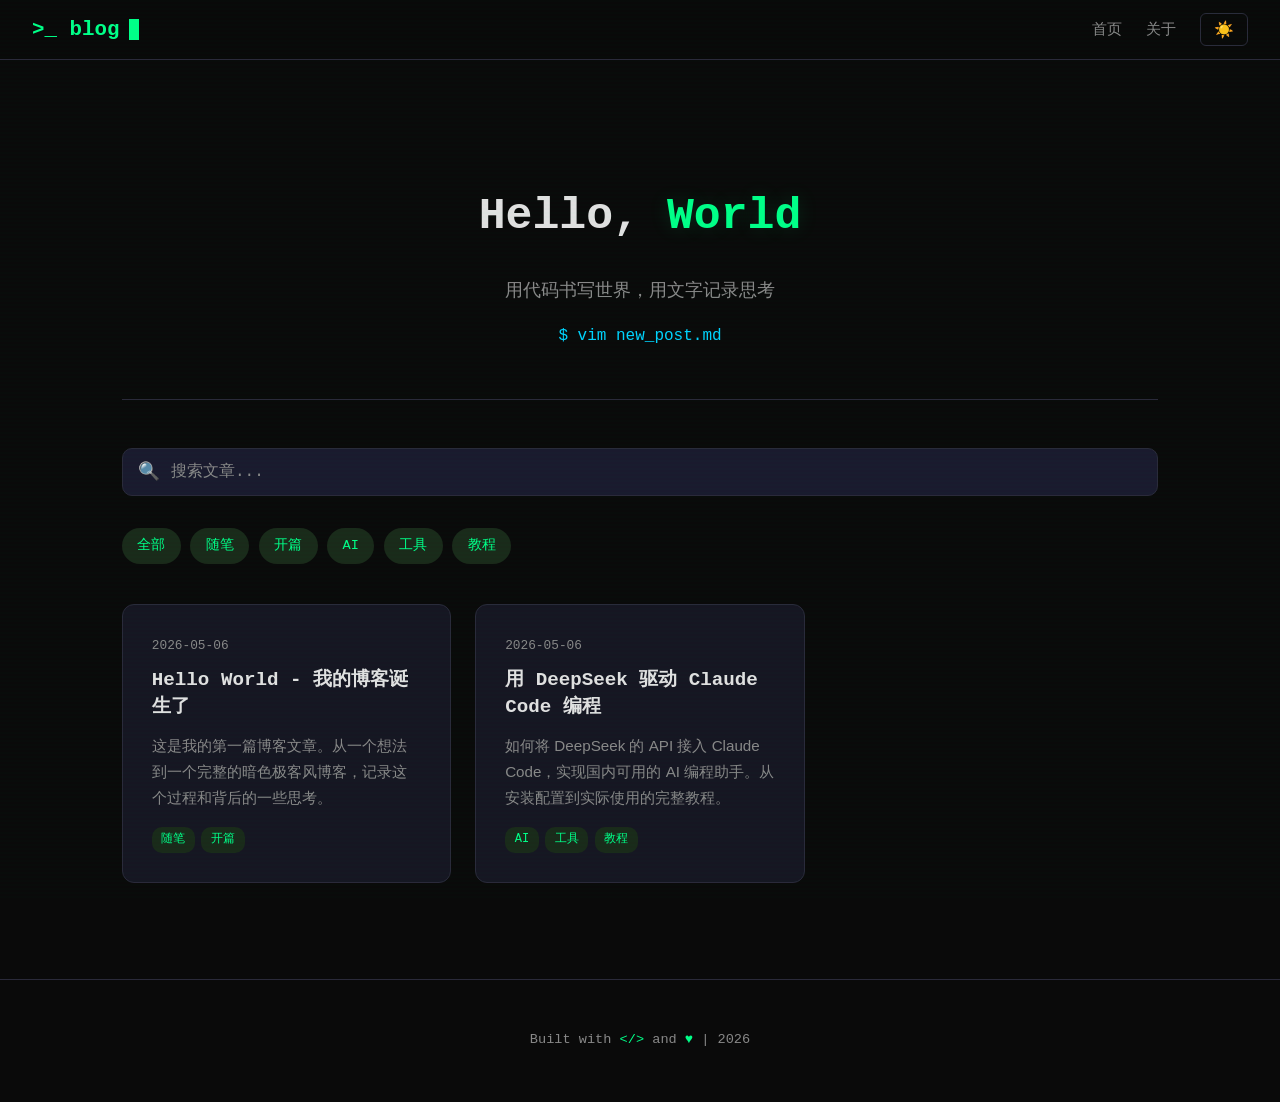
==== index.html @ 125c4e07 "初始化博客项目 - 终端极客风静态博客 纯 HTML/CSS/JS 构建，支持暗色/亮色主题切换、Markdown 渲染、标签过滤和前端搜索。  Co-Authored-By: Claude Opus" ====
<!DOCTYPE html>
<html lang="zh-CN" data-theme="dark">
<head>
  <meta charset="UTF-8">
  <meta name="viewport" content="width=device-width, initial-scale=1.0">
  <title>My Blog | 终端极客风博客</title>
  <link rel="icon" href="assets/favicon.svg" type="image/svg+xml">
  <link rel="stylesheet" href="css/style.css">
</head>
<body>

  <!-- 导航栏 -->
  <nav class="navbar">
    <a href="index.html" class="nav-logo">
      &gt;_ blog<span class="cursor"></span>
    </a>
    <button class="nav-hamburger" onclick="toggleNav()" aria-label="菜单">&#9776;</button>
    <ul class="nav-links" id="navLinks">
      <li><a href="index.html">首页</a></li>
      <li><a href="about.html">关于</a></li>
      <li>
        <button class="theme-toggle" onclick="toggleTheme()" id="themeBtn">☀️</button>
      </li>
    </ul>
  </nav>

  <!-- 主内容 -->
  <div class="main-content">
    <!-- Hero -->
    <div class="hero">
      <h1>Hello, <span class="accent">World</span></h1>
      <p>用代码书写世界，用文字记录思考</p>
      <span class="typing-text" id="typingText"></span>
    </div>

    <!-- 搜索 -->
    <div class="search-bar">
      <span class="search-icon">&#128269;</span>
      <input type="text" id="searchInput" placeholder="搜索文章...">
    </div>

    <!-- 标签云 -->
    <div class="tag-cloud" id="tagCloud"></div>

    <!-- 文章列表 -->
    <div class="posts-grid" id="postsGrid"></div>

    <!-- 空状态 -->
    <div class="empty-state" id="emptyState" style="display:none;">
      <div class="icon">&#128196;</div>
      <p>没有找到匹配的文章</p>
    </div>
  </div>

  <!-- 页脚 -->
  <footer class="footer">
    <p>Built with <span class="accent">&lt;/&gt;</span> and <span class="accent">♥</span> | 2026</p>
  </footer>

  <script src="js/main.js"></script>
  <script src="js/search.js"></script>
</body>
</html>
---- css/style.css ----
/* ============================================
   暗色极客风博客 - 主样式
   ============================================ */

/* --- CSS 变量 --- */
:root {
  /* 暗色主题（默认） */
  --bg-primary: #0a0a0a;
  --bg-secondary: #111111;
  --bg-card: #161622;
  --bg-code: #1a1a2e;
  --text-primary: #e0e0e0;
  --text-secondary: #888888;
  --accent: #00ff88;
  --accent-blue: #00d4ff;
  --border: #2a2a3a;
  --shadow: rgba(0, 255, 136, 0.05);
  --glow: rgba(0, 255, 136, 0.15);
  --tag-bg: #1a2a1a;
  --tag-text: #00ff88;
  --search-bg: #1a1a2e;
  --nav-bg: rgba(10, 10, 10, 0.95);
  --overlay: rgba(0, 0, 0, 0.7);
}

[data-theme="light"] {
  --bg-primary: #f5f5f5;
  --bg-secondary: #ffffff;
  --bg-card: #ffffff;
  --bg-code: #f0f0f0;
  --text-primary: #1a1a1a;
  --text-secondary: #666666;
  --accent: #00aa55;
  --accent-blue: #0088cc;
  --border: #e0e0e0;
  --shadow: rgba(0, 0, 0, 0.08);
  --glow: rgba(0, 170, 85, 0.1);
  --tag-bg: #e8f5e8;
  --tag-text: #00aa55;
  --search-bg: #f0f0f0;
  --nav-bg: rgba(255, 255, 255, 0.95);
  --overlay: rgba(255, 255, 255, 0.7);
}

/* --- Reset & 基础 --- */
*, *::before, *::after {
  margin: 0;
  padding: 0;
  box-sizing: border-box;
}

html {
  scroll-behavior: smooth;
}

body {
  font-family: -apple-system, BlinkMacSystemFont, 'Segoe UI', 'PingFang SC', 'Microsoft YaHei', sans-serif;
  background-color: var(--bg-primary);
  color: var(--text-primary);
  line-height: 1.8;
  min-height: 100vh;
  transition: background-color 0.3s ease, color 0.3s ease;
}

/* 扫描线效果 */
body::after {
  content: '';
  position: fixed;
  top: 0;
  left: 0;
  right: 0;
  bottom: 0;
  pointer-events: none;
  background: repeating-linear-gradient(
    0deg,
    transparent,
    transparent 2px,
    rgba(0, 255, 136, 0.01) 2px,
    rgba(0, 255, 136, 0.01) 4px
  );
  z-index: 9999;
}

[data-theme="light"] body::after {
  display: none;
}

a {
  color: var(--accent);
  text-decoration: none;
  transition: color 0.2s ease, text-shadow 0.2s ease;
}

a:hover {
  color: var(--accent-blue);
  text-shadow: 0 0 8px var(--glow);
}

/* --- 导航栏 --- */
.navbar {
  position: fixed;
  top: 0;
  left: 0;
  right: 0;
  z-index: 100;
  background: var(--nav-bg);
  backdrop-filter: blur(12px);
  border-bottom: 1px solid var(--border);
  padding: 0 2rem;
  height: 60px;
  display: flex;
  align-items: center;
  justify-content: space-between;
}

.nav-logo {
  font-family: 'JetBrains Mono', 'Fira Code', 'Cascadia Code', monospace;
  font-size: 1.3rem;
  font-weight: 700;
  color: var(--accent);
  display: flex;
  align-items: center;
  gap: 0.5rem;
}

.nav-logo .cursor {
  display: inline-block;
  width: 10px;
  height: 1.3rem;
  background: var(--accent);
  animation: blink 1s step-end infinite;
  margin-left: 2px;
}

@keyframes blink {
  0%, 100% { opacity: 1; }
  50% { opacity: 0; }
}

.nav-links {
  display: flex;
  align-items: center;
  gap: 1.5rem;
  list-style: none;
}

.nav-links a {
  color: var(--text-secondary);
  font-size: 0.95rem;
  transition: color 0.2s ease;
  font-family: 'JetBrains Mono', 'Fira Code', monospace;
}

.nav-links a:hover {
  color: var(--accent);
}

.theme-toggle {
  background: none;
  border: 1px solid var(--border);
  color: var(--text-secondary);
  padding: 0.4rem 0.8rem;
  border-radius: 6px;
  cursor: pointer;
  font-size: 1rem;
  transition: all 0.2s ease;
}

.theme-toggle:hover {
  border-color: var(--accent);
  color: var(--accent);
  box-shadow: 0 0 10px var(--glow);
}

/* 汉堡菜单（移动端） */
.nav-hamburger {
  display: none;
  background: none;
  border: none;
  color: var(--text-primary);
  font-size: 1.5rem;
  cursor: pointer;
  padding: 0.3rem;
}

/* --- 主内容区 --- */
.main-content {
  max-width: 1100px;
  margin: 80px auto 0;
  padding: 2rem;
}

/* --- Hero 区域 --- */
.hero {
  text-align: center;
  padding: 4rem 0 3rem;
  border-bottom: 1px solid var(--border);
  margin-bottom: 3rem;
}

.hero h1 {
  font-family: 'JetBrains Mono', 'Fira Code', monospace;
  font-size: 2.8rem;
  font-weight: 800;
  margin-bottom: 1rem;
  color: var(--text-primary);
}

.hero h1 .accent {
  color: var(--accent);
  text-shadow: 0 0 20px var(--glow);
}

.hero p {
  font-size: 1.15rem;
  color: var(--text-secondary);
  max-width: 600px;
  margin: 0 auto;
}

.hero .typing-text {
  font-family: 'JetBrains Mono', monospace;
  color: var(--accent-blue);
  font-size: 1rem;
  margin-top: 1rem;
  display: inline-block;
}

/* --- 搜索栏 --- */
.search-bar {
  margin-bottom: 2rem;
  position: relative;
}

.search-bar input {
  width: 100%;
  padding: 0.9rem 1.2rem 0.9rem 3rem;
  background: var(--search-bg);
  border: 1px solid var(--border);
  border-radius: 10px;
  color: var(--text-primary);
  font-size: 1rem;
  font-family: 'JetBrains Mono', monospace;
  outline: none;
  transition: border-color 0.2s ease, box-shadow 0.2s ease;
}

.search-bar input::placeholder {
  color: var(--text-secondary);
}

.search-bar input:focus {
  border-color: var(--accent);
  box-shadow: 0 0 12px var(--glow);
}

.search-bar .search-icon {
  position: absolute;
  left: 1rem;
  top: 50%;
  transform: translateY(-50%);
  color: var(--text-secondary);
  font-size: 1.1rem;
}

/* --- 标签云 --- */
.tag-cloud {
  display: flex;
  flex-wrap: wrap;
  gap: 0.6rem;
  margin-bottom: 2.5rem;
}

.tag-item {
  background: var(--tag-bg);
  color: var(--tag-text);
  padding: 0.3rem 0.9rem;
  border-radius: 20px;
  font-size: 0.85rem;
  font-family: 'JetBrains Mono', monospace;
  cursor: pointer;
  transition: all 0.2s ease;
  border: 1px solid transparent;
}

.tag-item:hover,
.tag-item.active {
  border-color: var(--accent);
  box-shadow: 0 0 8px var(--glow);
  background: var(--tag-bg);
}

.tag-item.active {
  background: var(--accent);
  color: #0a0a0a;
  font-weight: 600;
}

/* --- 文章卡片 --- */
.posts-grid {
  display: grid;
  grid-template-columns: repeat(auto-fill, minmax(320px, 1fr));
  gap: 1.5rem;
}

.post-card {
  background: var(--bg-card);
  border: 1px solid var(--border);
  border-radius: 12px;
  padding: 1.8rem;
  transition: all 0.3s ease;
  cursor: pointer;
  position: relative;
  overflow: hidden;
}

.post-card::before {
  content: '';
  position: absolute;
  top: 0;
  left: 0;
  right: 0;
  height: 3px;
  background: linear-gradient(90deg, var(--accent), var(--accent-blue));
  opacity: 0;
  transition: opacity 0.3s ease;
}

.post-card:hover {
  border-color: var(--accent);
  box-shadow: 0 4px 20px var(--shadow), 0 0 15px var(--glow);
  transform: translateY(-3px);
}

.post-card:hover::before {
  opacity: 1;
}

.post-card .post-date {
  font-family: 'JetBrains Mono', monospace;
  font-size: 0.8rem;
  color: var(--text-secondary);
  margin-bottom: 0.6rem;
}

.post-card .post-title {
  font-family: 'JetBrains Mono', 'Fira Code', monospace;
  font-size: 1.2rem;
  font-weight: 700;
  margin-bottom: 0.8rem;
  color: var(--text-primary);
  line-height: 1.4;
}

.post-card .post-excerpt {
  font-size: 0.95rem;
  color: var(--text-secondary);
  line-height: 1.7;
  margin-bottom: 1rem;
  display: -webkit-box;
  -webkit-line-clamp: 3;
  -webkit-box-orient: vertical;
  overflow: hidden;
}

.post-card .post-tags {
  display: flex;
  flex-wrap: wrap;
  gap: 0.4rem;
}

.post-card .post-tags .tag {
  font-size: 0.75rem;
  background: var(--tag-bg);
  color: var(--tag-text);
  padding: 0.15rem 0.6rem;
  border-radius: 10px;
  font-family: 'JetBrains Mono', monospace;
}

/* --- 文章详情页 --- */
.post-container {
  max-width: 780px;
  margin: 0 auto;
}

.post-header {
  margin-bottom: 2.5rem;
  padding-bottom: 1.5rem;
  border-bottom: 1px solid var(--border);
}

.post-header .post-meta {
  font-family: 'JetBrains Mono', monospace;
  font-size: 0.85rem;
  color: var(--text-secondary);
  margin-bottom: 1rem;
}

.post-header h1 {
  font-family: 'JetBrains Mono', 'Fira Code', monospace;
  font-size: 2.2rem;
  font-weight: 800;
  line-height: 1.3;
  margin-bottom: 1rem;
}

.post-header .post-tags {
  display: flex;
  flex-wrap: wrap;
  gap: 0.5rem;
}

/* Markdown 渲染样式 */
.markdown-body {
  font-size: 1.05rem;
  line-height: 1.9;
}

.markdown-body h1,
.markdown-body h2,
.markdown-body h3 {
  font-family: 'JetBrains Mono', 'Fira Code', monospace;
  margin-top: 2rem;
  margin-bottom: 1rem;
  color: var(--text-primary);
}

.markdown-body h2 {
  font-size: 1.5rem;
  padding-bottom: 0.3rem;
  border-bottom: 1px solid var(--border);
}

.markdown-body h3 {
  font-size: 1.25rem;
  color: var(--accent);
}

.markdown-body p {
  margin-bottom: 1.2rem;
}

.markdown-body code {
  font-family: 'JetBrains Mono', 'Fira Code', monospace;
  background: var(--bg-code);
  color: var(--accent);
  padding: 0.15rem 0.4rem;
  border-radius: 4px;
  font-size: 0.9em;
}

.markdown-body pre {
  background: var(--bg-code);
  border: 1px solid var(--border);
  border-radius: 10px;
  padding: 1.2rem 1.5rem;
  overflow-x: auto;
  margin-bottom: 1.5rem;
  position: relative;
}

.markdown-body pre code {
  background: none;
  padding: 0;
  color: var(--text-primary);
  font-size: 0.9rem;
  line-height: 1.6;
}

.markdown-body pre::before {
  content: '>';
  position: absolute;
  top: 0.8rem;
  right: 1rem;
  color: var(--accent);
  font-family: 'JetBrains Mono', monospace;
  opacity: 0.3;
  font-size: 0.85rem;
}

.markdown-body blockquote {
  border-left: 3px solid var(--accent);
  padding-left: 1.2rem;
  margin: 1.5rem 0;
  color: var(--text-secondary);
  font-style: italic;
}

.markdown-body ul, .markdown-body ol {
  margin-bottom: 1.2rem;
  padding-left: 2rem;
}

.markdown-body li {
  margin-bottom: 0.3rem;
}

.markdown-body img {
  max-width: 100%;
  border-radius: 10px;
  border: 1px solid var(--border);
  margin: 1rem 0;
}

.markdown-body a {
  color: var(--accent);
  text-decoration: underline;
  text-decoration-color: rgba(0, 255, 136, 0.3);
}

.markdown-body a:hover {
  text-decoration-color: var(--accent);
}

.markdown-body hr {
  border: none;
  border-top: 1px solid var(--border);
  margin: 2rem 0;
}

.markdown-body table {
  width: 100%;
  border-collapse: collapse;
  margin: 1.5rem 0;
}

.markdown-body th, .markdown-body td {
  padding: 0.7rem 1rem;
  border: 1px solid var(--border);
  text-align: left;
}

.markdown-body th {
  background: var(--bg-code);
  font-family: 'JetBrains Mono', monospace;
  color: var(--accent);
}

/* --- 关于页 --- */
.about-content {
  max-width: 700px;
  margin: 0 auto;
}

.about-content .terminal-box {
  background: var(--bg-code);
  border: 1px solid var(--border);
  border-radius: 12px;
  padding: 2rem;
  margin: 2rem 0;
  font-family: 'JetBrains Mono', monospace;
}

.terminal-box .terminal-header {
  display: flex;
  gap: 0.5rem;
  margin-bottom: 1.2rem;
}

.terminal-box .terminal-dot {
  width: 12px;
  height: 12px;
  border-radius: 50%;
}

.terminal-box .terminal-dot.red { background: #ff5f57; }
.terminal-box .terminal-dot.yellow { background: #ffbd2e; }
.terminal-box .terminal-dot.green { background: #28c840; }

.terminal-box .terminal-line {
  color: var(--text-secondary);
  margin-bottom: 0.4rem;
}

.terminal-box .terminal-line .prompt {
  color: var(--accent);
}

.terminal-box .terminal-line .value {
  color: var(--accent-blue);
}

/* --- 返回按钮 --- */
.back-link {
  display: inline-flex;
  align-items: center;
  gap: 0.5rem;
  color: var(--text-secondary);
  font-family: 'JetBrains Mono', monospace;
  font-size: 0.9rem;
  margin-bottom: 2rem;
  transition: color 0.2s ease;
}

.back-link:hover {
  color: var(--accent);
}

/* --- 页脚 --- */
.footer {
  text-align: center;
  padding: 3rem 0;
  margin-top: 4rem;
  border-top: 1px solid var(--border);
  color: var(--text-secondary);
  font-size: 0.85rem;
  font-family: 'JetBrains Mono', monospace;
}

.footer .accent {
  color: var(--accent);
}

/* --- 空状态 --- */
.empty-state {
  text-align: center;
  padding: 4rem 0;
  color: var(--text-secondary);
}

.empty-state .icon {
  font-size: 3rem;
  margin-bottom: 1rem;
  opacity: 0.5;
}

/* --- 加载动画 --- */
.loading {
  text-align: center;
  padding: 3rem 0;
  color: var(--accent);
  font-family: 'JetBrains Mono', monospace;
}

.loading::after {
  content: '...';
  animation: dots 1.5s steps(3, end) infinite;
}

@keyframes dots {
  0% { content: '.'; }
  33% { content: '..'; }
  66% { content: '...'; }
}

/* --- 响应式 --- */
@media (max-width: 768px) {
  .navbar {
    padding: 0 1rem;
  }

  .nav-links {
    display: none;
    position: absolute;
    top: 60px;
    left: 0;
    right: 0;
    background: var(--nav-bg);
    backdrop-filter: blur(12px);
    flex-direction: column;
    padding: 1.5rem;
    gap: 1rem;
    border-bottom: 1px solid var(--border);
  }

  .nav-links.open {
    display: flex;
  }

  .nav-hamburger {
    display: block;
  }

  .main-content {
    padding: 1.2rem;
  }

  .hero h1 {
    font-size: 2rem;
  }

  .posts-grid {
    grid-template-columns: 1fr;
  }

  .post-header h1 {
    font-size: 1.6rem;
  }
}

@media (min-width: 769px) and (max-width: 1024px) {
  .posts-grid {
    grid-template-columns: repeat(2, 1fr);
  }
}

/* --- 滚动条美化 --- */
::-webkit-scrollbar {
  width: 8px;
}

::-webkit-scrollbar-track {
  background: var(--bg-primary);
}

::-webkit-scrollbar-thumb {
  background: var(--border);
  border-radius: 4px;
}

::-webkit-scrollbar-thumb:hover {
  background: var(--accent);
}

/* --- 选中文本 --- */
::selection {
  background: var(--accent);
  color: #0a0a0a;
}
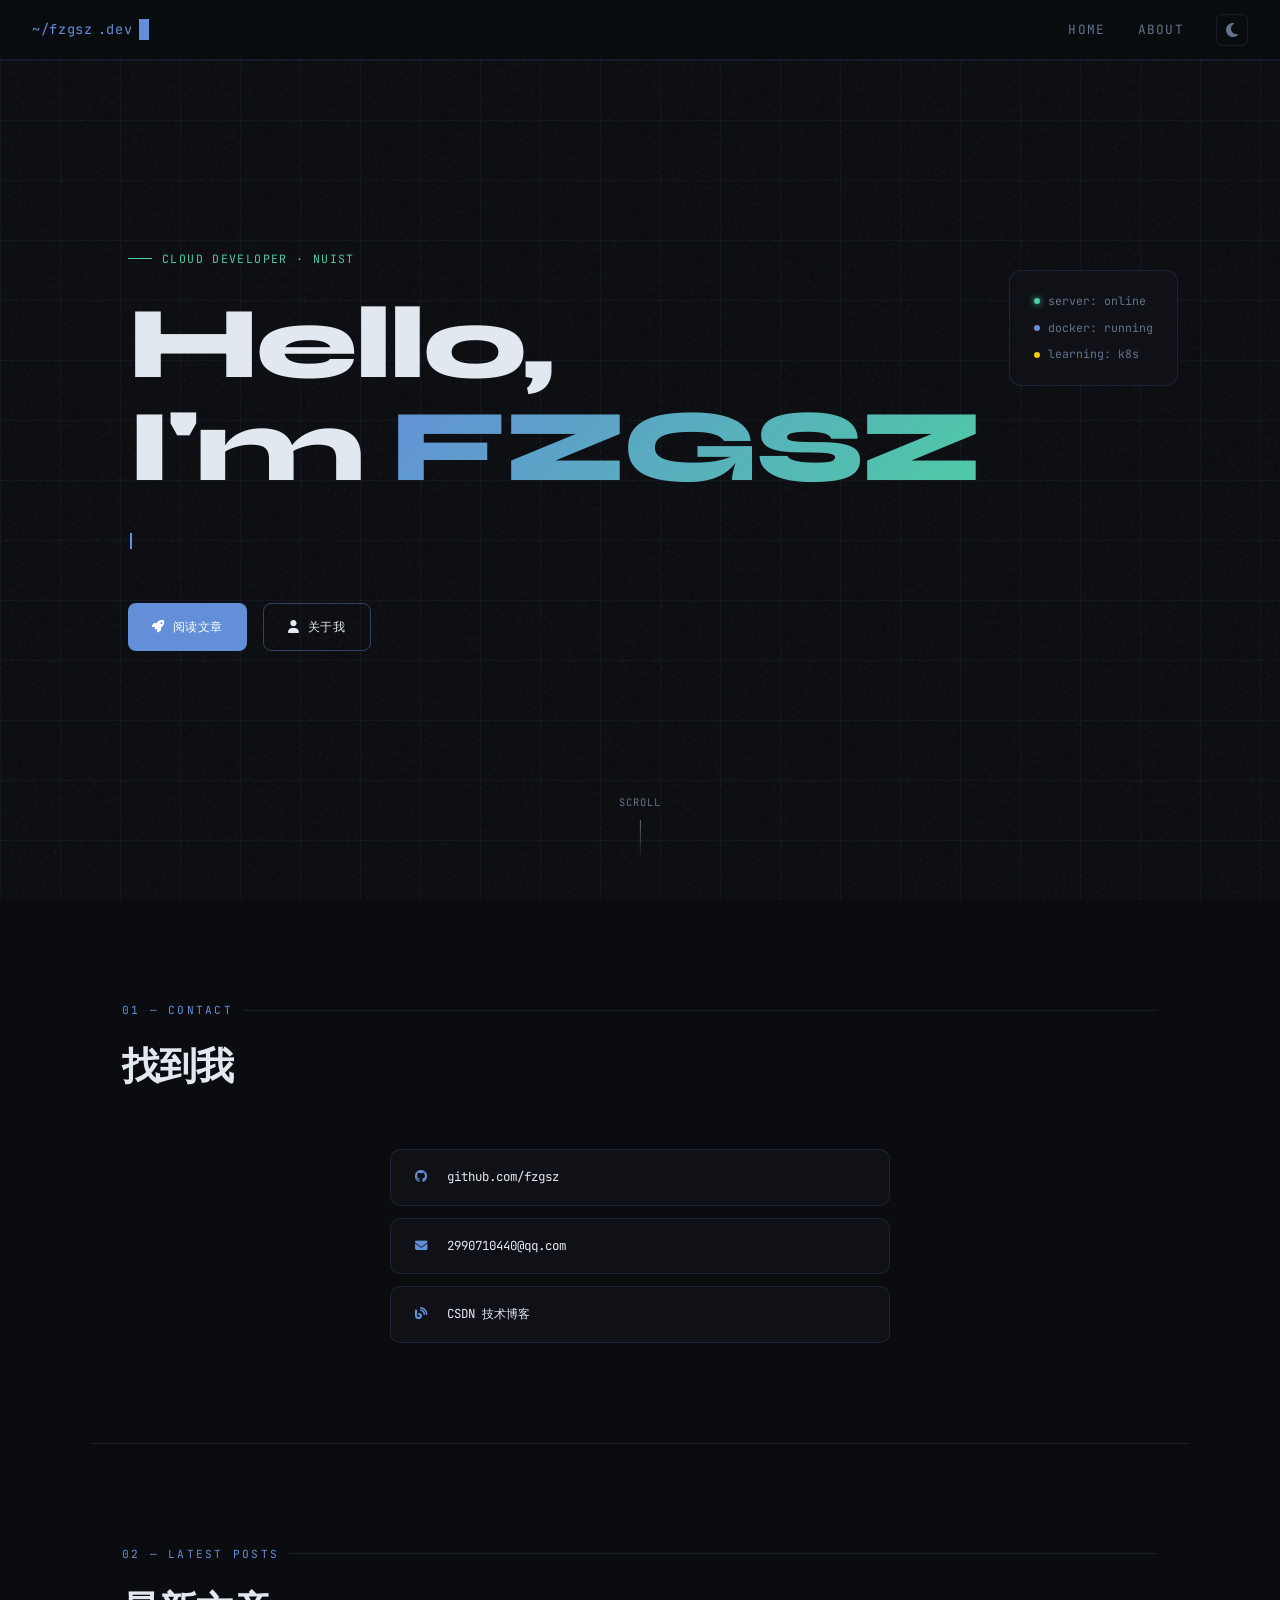
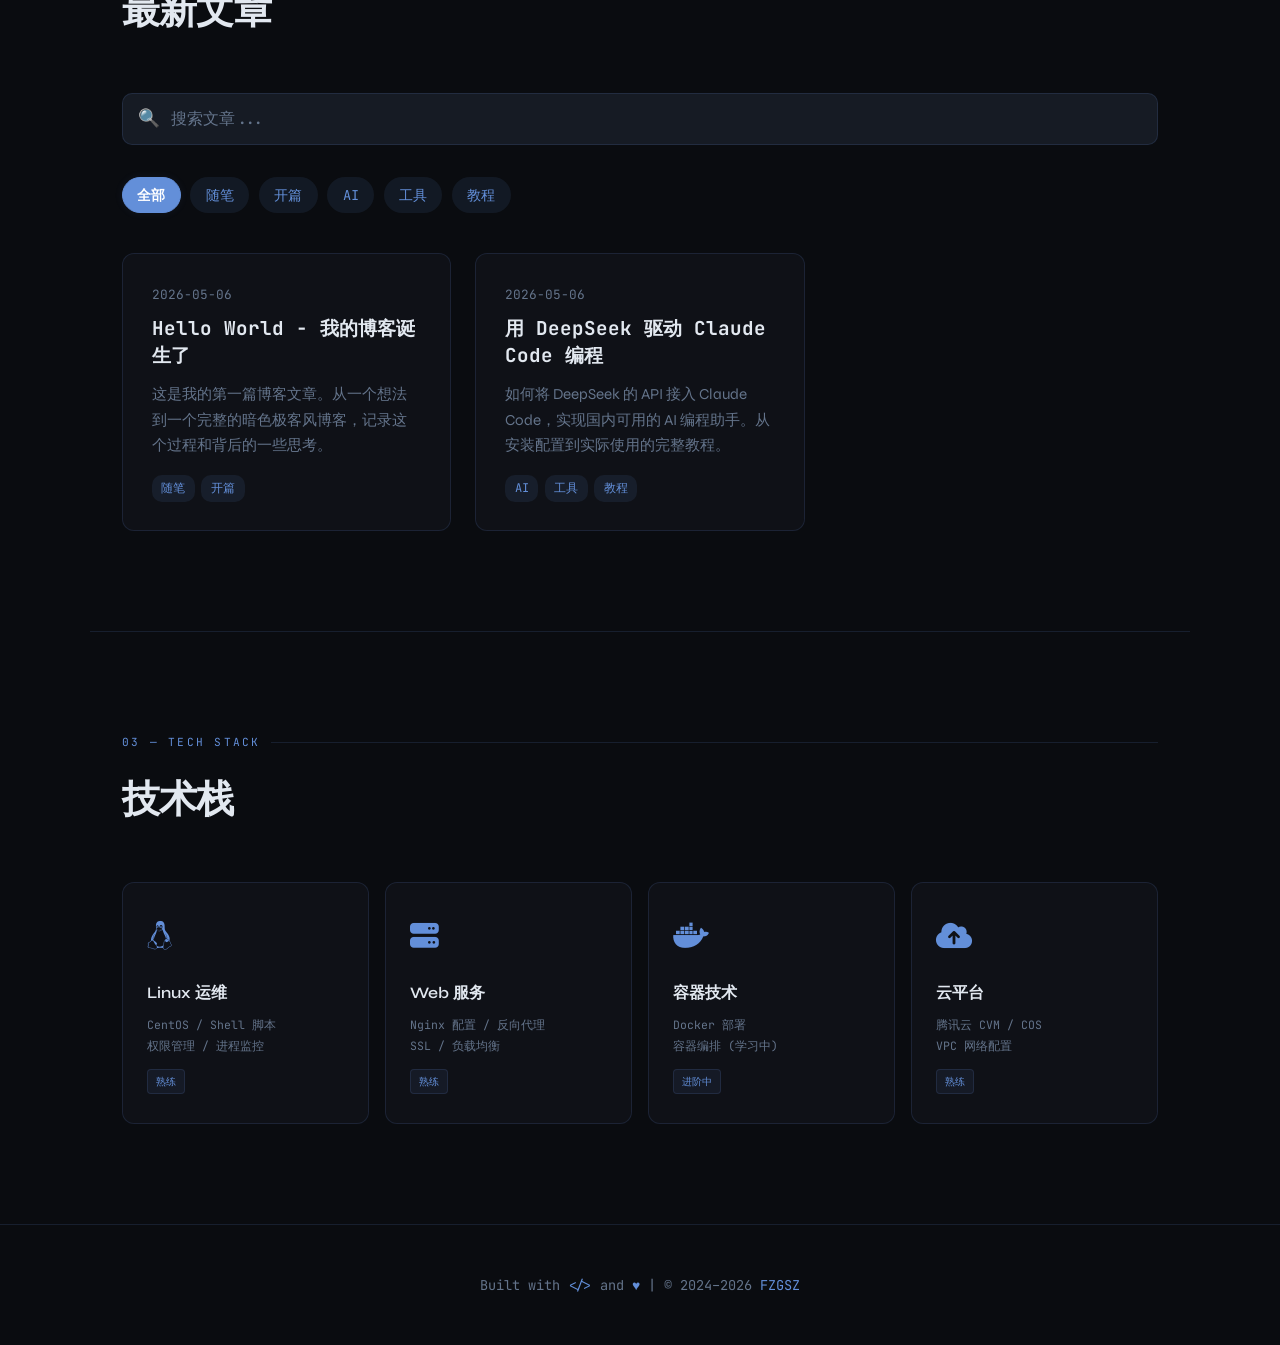
==== commit fd520456: "合并个人主页到博客：蓝紫配色、Hero区域、技能卡片、社交链接 - 配色从绿色 #00ff88 统一为蓝紫 #638fd9 - 背景从扫描线改为网格线 + 噪点纹理 - 首页新增 Hero 区域（渐变" ====
--- a/index.html
+++ b/index.html
@@ -3,8 +3,11 @@
 <head>
   <meta charset="UTF-8">
   <meta name="viewport" content="width=device-width, initial-scale=1.0">
-  <title>My Blog | 终端极客风博客</title>
+  <title>FZGSZ · Cloud Dev</title>
   <link rel="icon" href="assets/favicon.svg" type="image/svg+xml">
+  <link rel="preconnect" href="https://fonts.googleapis.com">
+  <link href="https://fonts.googleapis.com/css2?family=JetBrains+Mono:wght@300;400;500;700&family=Syne:wght@400;600;800&display=swap" rel="stylesheet">
+  <link rel="stylesheet" href="https://cdnjs.cloudflare.com/ajax/libs/font-awesome/6.4.0/css/all.min.css">
   <link rel="stylesheet" href="css/style.css">
 </head>
 <body>
@@ -12,50 +15,126 @@
   <!-- 导航栏 -->
   <nav class="navbar">
     <a href="index.html" class="nav-logo">
-      &gt;_ blog<span class="cursor"></span>
+      ~/fzgsz<span>.dev</span><span class="cursor"></span>
     </a>
     <button class="nav-hamburger" onclick="toggleNav()" aria-label="菜单">&#9776;</button>
     <ul class="nav-links" id="navLinks">
-      <li><a href="index.html">首页</a></li>
-      <li><a href="about.html">关于</a></li>
+      <li><a href="index.html">home</a></li>
+      <li><a href="about.html">about</a></li>
       <li>
-        <button class="theme-toggle" onclick="toggleTheme()" id="themeBtn">☀️</button>
+        <button class="theme-toggle" onclick="toggleTheme()" id="themeBtn" title="切换主题">
+          <i class="fa-solid fa-moon" id="themeIcon"></i>
+        </button>
       </li>
     </ul>
   </nav>
 
-  <!-- 主内容 -->
-  <div class="main-content">
-    <!-- Hero -->
-    <div class="hero">
-      <h1>Hello, <span class="accent">World</span></h1>
-      <p>用代码书写世界，用文字记录思考</p>
-      <span class="typing-text" id="typingText"></span>
+  <!-- Hero 区域 -->
+  <section class="hero">
+    <div class="hero-badge">Cloud Developer · NUIST</div>
+    <h1>Hello,<br>I'm <span class="name-accent">FZGSZ</span></h1>
+    <p class="hero-subtitle" id="typewriter"><span class="cursor"></span></p>
+    <div class="hero-cta">
+      <a href="#posts" class="btn btn-primary"><i class="fa-solid fa-rocket"></i> 阅读文章</a>
+      <a href="about.html" class="btn btn-outline"><i class="fa-solid fa-user"></i> 关于我</a>
+    </div>
+    <div class="status-pill">
+      <div class="status-line"><div class="dot green"></div> server: online</div>
+      <div class="status-line"><div class="dot blue"></div> docker: running</div>
+      <div class="status-line"><div class="dot yellow"></div> learning: k8s</div>
+    </div>
+    <div class="scroll-hint">scroll</div>
+  </section>
+
+  <div class="page">
+    <!-- 社交链接 -->
+    <div class="section fade-in" id="social">
+      <div class="section-label">01 &mdash; contact</div>
+      <h2 class="section-title">找到我</h2>
+      <div class="social-links">
+        <a href="https://github.com/fzgsz" target="_blank" class="social-link">
+          <i class="fa-brands fa-github"></i>
+          <span>github.com/fzgsz</span>
+          <i class="fa-solid fa-arrow-right link-arrow"></i>
+        </a>
+        <a href="mailto:2990710440@qq.com" class="social-link">
+          <i class="fa-solid fa-envelope"></i>
+          <span>2990710440@qq.com</span>
+          <i class="fa-solid fa-arrow-right link-arrow"></i>
+        </a>
+        <a href="https://blog.csdn.net/zhdnj" target="_blank" class="social-link">
+          <i class="fa-solid fa-blog"></i>
+          <span>CSDN 技术博客</span>
+          <i class="fa-solid fa-arrow-right link-arrow"></i>
+        </a>
+      </div>
     </div>
 
-    <!-- 搜索 -->
-    <div class="search-bar">
-      <span class="search-icon">&#128269;</span>
-      <input type="text" id="searchInput" placeholder="搜索文章...">
+    <hr class="divider">
+
+    <!-- 最新文章 -->
+    <div class="section fade-in" id="posts">
+      <div class="section-label">02 &mdash; latest posts</div>
+      <h2 class="section-title">最新文章</h2>
+
+      <!-- 搜索 -->
+      <div class="search-bar">
+        <span class="search-icon">&#128269;</span>
+        <input type="text" id="searchInput" placeholder="搜索文章...">
+      </div>
+
+      <!-- 标签云 -->
+      <div class="tag-cloud" id="tagCloud"></div>
+
+      <!-- 文章列表 -->
+      <div class="posts-grid" id="postsGrid"></div>
+
+      <!-- 空状态 -->
+      <div class="empty-state" id="emptyState" style="display:none;">
+        <div class="icon">&#128196;</div>
+        <p>没有找到匹配的文章</p>
+      </div>
     </div>
 
-    <!-- 标签云 -->
-    <div class="tag-cloud" id="tagCloud"></div>
+    <hr class="divider">
 
-    <!-- 文章列表 -->
-    <div class="posts-grid" id="postsGrid"></div>
+    <!-- 技能展示 -->
+    <div class="section fade-in" id="skills">
+      <div class="section-label">03 &mdash; tech stack</div>
+      <h2 class="section-title">技术栈</h2>
+      <div class="skills-grid">
+        <div class="skill-card">
+          <div class="skill-icon"><i class="fa-brands fa-linux"></i></div>
+          <h3>Linux 运维</h3>
+          <p>CentOS / Shell 脚本<br>权限管理 / 进程监控</p>
+          <span class="skill-tag">熟练</span>
+        </div>
+        <div class="skill-card">
+          <div class="skill-icon"><i class="fa-solid fa-server"></i></div>
+          <h3>Web 服务</h3>
+          <p>Nginx 配置 / 反向代理<br>SSL / 负载均衡</p>
+          <span class="skill-tag">熟练</span>
+        </div>
+        <div class="skill-card">
+          <div class="skill-icon"><i class="fa-brands fa-docker"></i></div>
+          <h3>容器技术</h3>
+          <p>Docker 部署<br>容器编排 (学习中)</p>
+          <span class="skill-tag">进阶中</span>
+        </div>
+        <div class="skill-card">
+          <div class="skill-icon"><i class="fa-solid fa-cloud-arrow-up"></i></div>
+          <h3>云平台</h3>
+          <p>腾讯云 CVM / COS<br>VPC 网络配置</p>
+          <span class="skill-tag">熟练</span>
+        </div>
+      </div>
+    </div>
 
-    <!-- 空状态 -->
-    <div class="empty-state" id="emptyState" style="display:none;">
-      <div class="icon">&#128196;</div>
-      <p>没有找到匹配的文章</p>
-    </div>
+    <!-- 页脚 -->
+    <footer class="footer">
+      <p>Built with <span class="accent">&lt;/&gt;</span> and <span class="accent">&#9829;</span> | &copy; 2024–2026 <a href="#">FZGSZ</a></p>
+    </footer>
   </div>
-
-  <!-- 页脚 -->
-  <footer class="footer">
-    <p>Built with <span class="accent">&lt;/&gt;</span> and <span class="accent">♥</span> | 2026</p>
-  </footer>
 
   <script src="js/main.js"></script>
   <script src="js/search.js"></script>
--- a/css/style.css
+++ b/css/style.css
@@ -1,44 +1,61 @@
 /* ============================================
-   暗色极客风博客 - 主样式
+   极客风博客 - 统一样式（蓝紫配色）
    ============================================ */
 
 /* --- CSS 变量 --- */
 :root {
   /* 暗色主题（默认） */
-  --bg-primary: #0a0a0a;
-  --bg-secondary: #111111;
-  --bg-card: #161622;
-  --bg-code: #1a1a2e;
-  --text-primary: #e0e0e0;
-  --text-secondary: #888888;
-  --accent: #00ff88;
-  --accent-blue: #00d4ff;
-  --border: #2a2a3a;
-  --shadow: rgba(0, 255, 136, 0.05);
-  --glow: rgba(0, 255, 136, 0.15);
-  --tag-bg: #1a2a1a;
-  --tag-text: #00ff88;
-  --search-bg: #1a1a2e;
-  --nav-bg: rgba(10, 10, 10, 0.95);
+  --bg: #0a0c10;
+  --surface: #0f1117;
+  --surface2: #161b24;
+  --border: rgba(99, 143, 217, 0.15);
+  --border-hover: rgba(99, 143, 217, 0.4);
+  --accent: #638fd9;
+  --accent2: #4ecca3;
+  --text: #e2e8f0;
+  --muted: #64748b;
+  --dim: #1a2233;
+  --glow: rgba(99, 143, 217, 0.08);
+
+  /* 博客兼容变量 */
+  --bg-primary: var(--bg);
+  --bg-secondary: var(--surface);
+  --bg-card: var(--surface);
+  --bg-code: #1a2233;
+  --text-primary: var(--text);
+  --text-secondary: var(--muted);
+  --accent-blue: var(--accent2);
+  --tag-bg: rgba(99, 143, 217, 0.1);
+  --tag-text: var(--accent);
+  --search-bg: var(--surface2);
+  --nav-bg: rgba(10, 12, 16, 0.85);
   --overlay: rgba(0, 0, 0, 0.7);
 }
 
 [data-theme="light"] {
-  --bg-primary: #f5f5f5;
-  --bg-secondary: #ffffff;
-  --bg-card: #ffffff;
-  --bg-code: #f0f0f0;
-  --text-primary: #1a1a1a;
-  --text-secondary: #666666;
-  --accent: #00aa55;
-  --accent-blue: #0088cc;
-  --border: #e0e0e0;
-  --shadow: rgba(0, 0, 0, 0.08);
-  --glow: rgba(0, 170, 85, 0.1);
-  --tag-bg: #e8f5e8;
-  --tag-text: #00aa55;
-  --search-bg: #f0f0f0;
-  --nav-bg: rgba(255, 255, 255, 0.95);
+  --bg: #f4f6fb;
+  --surface: #ffffff;
+  --surface2: #eef1f8;
+  --border: rgba(60, 100, 180, 0.12);
+  --border-hover: rgba(60, 100, 180, 0.35);
+  --accent: #3a6fd8;
+  --accent2: #0ea57e;
+  --text: #1a2233;
+  --muted: #7a8ba3;
+  --dim: #e4e9f4;
+  --glow: rgba(60, 100, 180, 0.05);
+
+  --bg-primary: var(--bg);
+  --bg-secondary: var(--surface);
+  --bg-card: var(--surface);
+  --bg-code: #eef1f8;
+  --text-primary: var(--text);
+  --text-secondary: var(--muted);
+  --accent-blue: var(--accent2);
+  --tag-bg: rgba(58, 111, 216, 0.08);
+  --tag-text: var(--accent);
+  --search-bg: #eef1f8;
+  --nav-bg: rgba(244, 246, 251, 0.85);
   --overlay: rgba(255, 255, 255, 0.7);
 }
 
@@ -54,46 +71,47 @@
 }
 
 body {
-  font-family: -apple-system, BlinkMacSystemFont, 'Segoe UI', 'PingFang SC', 'Microsoft YaHei', sans-serif;
-  background-color: var(--bg-primary);
-  color: var(--text-primary);
+  font-family: 'Syne', -apple-system, BlinkMacSystemFont, 'Segoe UI', 'PingFang SC', 'Microsoft YaHei', sans-serif;
+  background: var(--bg);
+  color: var(--text);
   line-height: 1.8;
   min-height: 100vh;
+  overflow-x: hidden;
   transition: background-color 0.3s ease, color 0.3s ease;
 }
 
-/* 扫描线效果 */
+/* 噪点纹理 */
+body::before {
+  content: '';
+  position: fixed;
+  inset: 0;
+  background-image: url("data:image/svg+xml,%3Csvg viewBox='0 0 256 256' xmlns='http://www.w3.org/2000/svg'%3E%3Cfilter id='n'%3E%3CfeTurbulence type='fractalNoise' baseFrequency='0.9' numOctaves='4' stitchTiles='stitch'/%3E%3C/filter%3E%3Crect width='100%25' height='100%25' filter='url(%23n)' opacity='0.04'/%3E%3C/svg%3E");
+  pointer-events: none;
+  z-index: 0;
+}
+
+/* 网格线背景 */
 body::after {
   content: '';
   position: fixed;
-  top: 0;
-  left: 0;
-  right: 0;
-  bottom: 0;
+  inset: 0;
+  background-image:
+    linear-gradient(var(--border) 1px, transparent 1px),
+    linear-gradient(90deg, var(--border) 1px, transparent 1px);
+  background-size: 60px 60px;
   pointer-events: none;
-  background: repeating-linear-gradient(
-    0deg,
-    transparent,
-    transparent 2px,
-    rgba(0, 255, 136, 0.01) 2px,
-    rgba(0, 255, 136, 0.01) 4px
-  );
-  z-index: 9999;
-}
-
-[data-theme="light"] body::after {
-  display: none;
+  z-index: 0;
+  opacity: 0.5;
 }
 
 a {
   color: var(--accent);
   text-decoration: none;
-  transition: color 0.2s ease, text-shadow 0.2s ease;
+  transition: color 0.2s ease;
 }
 
 a:hover {
-  color: var(--accent-blue);
-  text-shadow: 0 0 8px var(--glow);
+  color: var(--accent2);
 }
 
 /* --- 导航栏 --- */
@@ -104,7 +122,7 @@
   right: 0;
   z-index: 100;
   background: var(--nav-bg);
-  backdrop-filter: blur(12px);
+  backdrop-filter: blur(16px);
   border-bottom: 1px solid var(--border);
   padding: 0 2rem;
   height: 60px;
@@ -114,13 +132,13 @@
 }
 
 .nav-logo {
-  font-family: 'JetBrains Mono', 'Fira Code', 'Cascadia Code', monospace;
-  font-size: 1.3rem;
-  font-weight: 700;
-  color: var(--accent);
+  font-family: 'JetBrains Mono', 'Fira Code', monospace;
+  font-size: 0.85rem;
+  color: var(--accent);
+  letter-spacing: 0.05em;
   display: flex;
   align-items: center;
-  gap: 0.5rem;
+  gap: 0.3rem;
 }
 
 .nav-logo .cursor {
@@ -140,47 +158,335 @@
 .nav-links {
   display: flex;
   align-items: center;
-  gap: 1.5rem;
+  gap: 2rem;
   list-style: none;
 }
 
 .nav-links a {
-  color: var(--text-secondary);
-  font-size: 0.95rem;
-  transition: color 0.2s ease;
+  color: var(--muted);
+  font-size: 0.8rem;
+  letter-spacing: 0.1em;
+  text-transform: uppercase;
   font-family: 'JetBrains Mono', 'Fira Code', monospace;
+  transition: color 0.2s;
 }
 
 .nav-links a:hover {
-  color: var(--accent);
+  color: var(--text);
 }
 
 .theme-toggle {
   background: none;
   border: 1px solid var(--border);
-  color: var(--text-secondary);
-  padding: 0.4rem 0.8rem;
   border-radius: 6px;
+  width: 32px;
+  height: 32px;
+  color: var(--muted);
   cursor: pointer;
+  display: flex;
+  align-items: center;
+  justify-content: center;
   font-size: 1rem;
-  transition: all 0.2s ease;
+  transition: all 0.2s;
 }
 
 .theme-toggle:hover {
   border-color: var(--accent);
   color: var(--accent);
-  box-shadow: 0 0 10px var(--glow);
-}
-
-/* 汉堡菜单（移动端） */
+}
+
 .nav-hamburger {
   display: none;
   background: none;
   border: none;
-  color: var(--text-primary);
+  color: var(--text);
   font-size: 1.5rem;
   cursor: pointer;
   padding: 0.3rem;
+}
+
+/* --- Hero 区域 --- */
+.hero {
+  min-height: 100vh;
+  display: flex;
+  flex-direction: column;
+  justify-content: center;
+  padding: 0 10vw;
+  position: relative;
+  z-index: 1;
+}
+
+.hero-badge {
+  font-family: 'JetBrains Mono', monospace;
+  font-size: 0.72rem;
+  color: var(--accent2);
+  letter-spacing: 0.12em;
+  text-transform: uppercase;
+  margin-bottom: 24px;
+  display: flex;
+  align-items: center;
+  gap: 10px;
+}
+
+.hero-badge::before {
+  content: '';
+  width: 24px;
+  height: 1px;
+  background: var(--accent2);
+}
+
+.hero h1 {
+  font-size: clamp(3rem, 8vw, 7rem);
+  font-weight: 800;
+  line-height: 1;
+  letter-spacing: -0.03em;
+  margin-bottom: 8px;
+  color: var(--text);
+}
+
+.hero h1 .name-accent {
+  background: linear-gradient(135deg, var(--accent), var(--accent2));
+  -webkit-background-clip: text;
+  -webkit-text-fill-color: transparent;
+  background-clip: text;
+}
+
+.hero-subtitle {
+  font-family: 'JetBrains Mono', monospace;
+  font-size: 1rem;
+  color: var(--muted);
+  margin-top: 20px;
+  margin-bottom: 48px;
+}
+
+.hero-subtitle .cursor {
+  display: inline-block;
+  width: 2px;
+  height: 1em;
+  background: var(--accent);
+  margin-left: 2px;
+  vertical-align: middle;
+  animation: blink 1s step-end infinite;
+}
+
+.hero-cta {
+  display: flex;
+  gap: 16px;
+  flex-wrap: wrap;
+}
+
+/* --- 按钮 --- */
+.btn {
+  display: inline-flex;
+  align-items: center;
+  gap: 8px;
+  padding: 12px 24px;
+  border-radius: 8px;
+  font-family: 'JetBrains Mono', monospace;
+  font-size: 0.78rem;
+  letter-spacing: 0.05em;
+  text-decoration: none;
+  cursor: pointer;
+  transition: all 0.2s;
+  border: none;
+}
+
+.btn-primary {
+  background: var(--accent);
+  color: #fff;
+}
+
+.btn-primary:hover {
+  background: var(--accent2);
+  color: #fff;
+  transform: translateY(-2px);
+}
+
+.btn-outline {
+  background: transparent;
+  color: var(--text);
+  border: 1px solid var(--border-hover);
+}
+
+.btn-outline:hover {
+  border-color: var(--accent);
+  color: var(--accent);
+  transform: translateY(-2px);
+}
+
+/* --- 状态卡片 --- */
+.status-pill {
+  position: absolute;
+  top: 30%;
+  right: 8vw;
+  background: var(--surface);
+  border: 1px solid var(--border);
+  border-radius: 12px;
+  padding: 20px 24px;
+  font-family: 'JetBrains Mono', monospace;
+  font-size: 0.72rem;
+  color: var(--muted);
+  animation: float 6s ease-in-out infinite;
+  z-index: 1;
+}
+
+.status-pill .status-line {
+  display: flex;
+  align-items: center;
+  gap: 8px;
+  margin-bottom: 6px;
+}
+
+.status-pill .status-line:last-child {
+  margin-bottom: 0;
+}
+
+.dot {
+  width: 6px;
+  height: 6px;
+  border-radius: 50%;
+}
+
+.dot.green {
+  background: var(--accent2);
+  box-shadow: 0 0 6px var(--accent2);
+}
+
+.dot.blue { background: var(--accent); }
+.dot.yellow { background: #f6c90e; }
+
+@keyframes float {
+  0%, 100% { transform: translateY(0); }
+  50% { transform: translateY(-12px); }
+}
+
+/* --- 滚动指示 --- */
+.scroll-hint {
+  position: absolute;
+  bottom: 40px;
+  left: 50%;
+  transform: translateX(-50%);
+  font-family: 'JetBrains Mono', monospace;
+  font-size: 0.65rem;
+  color: var(--muted);
+  letter-spacing: 0.1em;
+  text-transform: uppercase;
+  display: flex;
+  flex-direction: column;
+  align-items: center;
+  gap: 8px;
+  z-index: 1;
+}
+
+.scroll-hint::after {
+  content: '';
+  width: 1px;
+  height: 40px;
+  background: linear-gradient(var(--muted), transparent);
+  animation: scrollLine 2s ease-in-out infinite;
+}
+
+@keyframes scrollLine {
+  0% { transform: scaleY(0); transform-origin: top; }
+  50% { transform: scaleY(1); transform-origin: top; }
+  51% { transform: scaleY(1); transform-origin: bottom; }
+  100% { transform: scaleY(0); transform-origin: bottom; }
+}
+
+/* --- 分区标题 --- */
+.page {
+  position: relative;
+  z-index: 1;
+}
+
+.section {
+  max-width: 1100px;
+  margin: 0 auto;
+  padding: 100px 2rem;
+}
+
+.section-label {
+  font-family: 'JetBrains Mono', monospace;
+  font-size: 0.7rem;
+  letter-spacing: 0.2em;
+  text-transform: uppercase;
+  color: var(--accent);
+  margin-bottom: 12px;
+  display: flex;
+  align-items: center;
+  gap: 10px;
+}
+
+.section-label::after {
+  content: '';
+  flex: 1;
+  height: 1px;
+  background: var(--border);
+}
+
+.section-title {
+  font-size: clamp(1.8rem, 3vw, 2.5rem);
+  font-weight: 800;
+  letter-spacing: -0.02em;
+  margin-bottom: 48px;
+  color: var(--text);
+}
+
+/* --- 分割线 --- */
+.divider {
+  border: none;
+  border-top: 1px solid var(--border);
+  margin: 0 auto;
+  max-width: 1100px;
+  padding: 0 2rem;
+  position: relative;
+  z-index: 1;
+}
+
+/* --- 社交链接 --- */
+.social-links {
+  display: flex;
+  flex-direction: column;
+  gap: 12px;
+  max-width: 500px;
+  margin: 0 auto;
+}
+
+.social-link {
+  display: flex;
+  align-items: center;
+  gap: 16px;
+  padding: 16px 20px;
+  background: var(--surface);
+  border: 1px solid var(--border);
+  border-radius: 10px;
+  text-decoration: none;
+  color: var(--text);
+  transition: all 0.2s;
+  font-family: 'JetBrains Mono', monospace;
+  font-size: 0.78rem;
+}
+
+.social-link:hover {
+  border-color: var(--accent);
+  color: var(--accent);
+  transform: translateX(4px);
+}
+
+.social-link i {
+  width: 20px;
+  text-align: center;
+  color: var(--accent);
+}
+
+.social-link .link-arrow {
+  margin-left: auto;
+  opacity: 0;
+  transition: opacity 0.2s;
+}
+
+.social-link:hover .link-arrow {
+  opacity: 1;
 }
 
 /* --- 主内容区 --- */
@@ -188,42 +494,8 @@
   max-width: 1100px;
   margin: 80px auto 0;
   padding: 2rem;
-}
-
-/* --- Hero 区域 --- */
-.hero {
-  text-align: center;
-  padding: 4rem 0 3rem;
-  border-bottom: 1px solid var(--border);
-  margin-bottom: 3rem;
-}
-
-.hero h1 {
-  font-family: 'JetBrains Mono', 'Fira Code', monospace;
-  font-size: 2.8rem;
-  font-weight: 800;
-  margin-bottom: 1rem;
-  color: var(--text-primary);
-}
-
-.hero h1 .accent {
-  color: var(--accent);
-  text-shadow: 0 0 20px var(--glow);
-}
-
-.hero p {
-  font-size: 1.15rem;
-  color: var(--text-secondary);
-  max-width: 600px;
-  margin: 0 auto;
-}
-
-.hero .typing-text {
-  font-family: 'JetBrains Mono', monospace;
-  color: var(--accent-blue);
-  font-size: 1rem;
-  margin-top: 1rem;
-  display: inline-block;
+  position: relative;
+  z-index: 1;
 }
 
 /* --- 搜索栏 --- */
@@ -238,7 +510,7 @@
   background: var(--search-bg);
   border: 1px solid var(--border);
   border-radius: 10px;
-  color: var(--text-primary);
+  color: var(--text);
   font-size: 1rem;
   font-family: 'JetBrains Mono', monospace;
   outline: none;
@@ -246,7 +518,7 @@
 }
 
 .search-bar input::placeholder {
-  color: var(--text-secondary);
+  color: var(--muted);
 }
 
 .search-bar input:focus {
@@ -259,7 +531,7 @@
   left: 1rem;
   top: 50%;
   transform: translateY(-50%);
-  color: var(--text-secondary);
+  color: var(--muted);
   font-size: 1.1rem;
 }
 
@@ -287,12 +559,11 @@
 .tag-item.active {
   border-color: var(--accent);
   box-shadow: 0 0 8px var(--glow);
-  background: var(--tag-bg);
 }
 
 .tag-item.active {
   background: var(--accent);
-  color: #0a0a0a;
+  color: #fff;
   font-weight: 600;
 }
 
@@ -304,7 +575,7 @@
 }
 
 .post-card {
-  background: var(--bg-card);
+  background: var(--surface);
   border: 1px solid var(--border);
   border-radius: 12px;
   padding: 1.8rem;
@@ -321,14 +592,14 @@
   left: 0;
   right: 0;
   height: 3px;
-  background: linear-gradient(90deg, var(--accent), var(--accent-blue));
+  background: linear-gradient(90deg, var(--accent), var(--accent2));
   opacity: 0;
   transition: opacity 0.3s ease;
 }
 
 .post-card:hover {
-  border-color: var(--accent);
-  box-shadow: 0 4px 20px var(--shadow), 0 0 15px var(--glow);
+  border-color: var(--border-hover);
+  box-shadow: 0 4px 20px rgba(99, 143, 217, 0.1), 0 0 15px var(--glow);
   transform: translateY(-3px);
 }
 
@@ -339,7 +610,7 @@
 .post-card .post-date {
   font-family: 'JetBrains Mono', monospace;
   font-size: 0.8rem;
-  color: var(--text-secondary);
+  color: var(--muted);
   margin-bottom: 0.6rem;
 }
 
@@ -348,13 +619,13 @@
   font-size: 1.2rem;
   font-weight: 700;
   margin-bottom: 0.8rem;
-  color: var(--text-primary);
+  color: var(--text);
   line-height: 1.4;
 }
 
 .post-card .post-excerpt {
   font-size: 0.95rem;
-  color: var(--text-secondary);
+  color: var(--muted);
   line-height: 1.7;
   margin-bottom: 1rem;
   display: -webkit-box;
@@ -378,6 +649,77 @@
   font-family: 'JetBrains Mono', monospace;
 }
 
+/* --- 技能卡片 --- */
+.skills-grid {
+  display: grid;
+  grid-template-columns: repeat(auto-fit, minmax(220px, 1fr));
+  gap: 16px;
+}
+
+.skill-card {
+  background: var(--surface);
+  border: 1px solid var(--border);
+  border-radius: 12px;
+  padding: 28px 24px;
+  transition: all 0.3s;
+  position: relative;
+  overflow: hidden;
+}
+
+.skill-card::before {
+  content: '';
+  position: absolute;
+  top: 0;
+  left: 0;
+  right: 0;
+  height: 2px;
+  background: linear-gradient(90deg, var(--accent), var(--accent2));
+  transform: scaleX(0);
+  transition: transform 0.3s;
+}
+
+.skill-card:hover {
+  border-color: var(--border-hover);
+  transform: translateY(-4px);
+  background: var(--surface2);
+  box-shadow: 0 20px 40px rgba(0, 0, 0, 0.3);
+}
+
+.skill-card:hover::before {
+  transform: scaleX(1);
+}
+
+.skill-icon {
+  font-size: 1.8rem;
+  color: var(--accent);
+  margin-bottom: 16px;
+}
+
+.skill-card h3 {
+  font-size: 1rem;
+  font-weight: 600;
+  margin-bottom: 8px;
+}
+
+.skill-card p {
+  font-family: 'JetBrains Mono', monospace;
+  font-size: 0.72rem;
+  color: var(--muted);
+  line-height: 1.8;
+}
+
+.skill-tag {
+  display: inline-block;
+  margin-top: 12px;
+  font-family: 'JetBrains Mono', monospace;
+  font-size: 0.65rem;
+  background: var(--glow);
+  border: 1px solid var(--border);
+  color: var(--accent);
+  padding: 2px 8px;
+  border-radius: 4px;
+}
+
 /* --- 文章详情页 --- */
 .post-container {
   max-width: 780px;
@@ -393,7 +735,7 @@
 .post-header .post-meta {
   font-family: 'JetBrains Mono', monospace;
   font-size: 0.85rem;
-  color: var(--text-secondary);
+  color: var(--muted);
   margin-bottom: 1rem;
 }
 
@@ -411,7 +753,7 @@
   gap: 0.5rem;
 }
 
-/* Markdown 渲染样式 */
+/* Markdown 渲染 */
 .markdown-body {
   font-size: 1.05rem;
   line-height: 1.9;
@@ -423,7 +765,7 @@
   font-family: 'JetBrains Mono', 'Fira Code', monospace;
   margin-top: 2rem;
   margin-bottom: 1rem;
-  color: var(--text-primary);
+  color: var(--text);
 }
 
 .markdown-body h2 {
@@ -442,7 +784,7 @@
 }
 
 .markdown-body code {
-  font-family: 'JetBrains Mono', 'Fira Code', monospace;
+  font-family: 'JetBrains Mongo', 'Fira Code', monospace;
   background: var(--bg-code);
   color: var(--accent);
   padding: 0.15rem 0.4rem;
@@ -463,7 +805,7 @@
 .markdown-body pre code {
   background: none;
   padding: 0;
-  color: var(--text-primary);
+  color: var(--text);
   font-size: 0.9rem;
   line-height: 1.6;
 }
@@ -483,11 +825,12 @@
   border-left: 3px solid var(--accent);
   padding-left: 1.2rem;
   margin: 1.5rem 0;
-  color: var(--text-secondary);
+  color: var(--muted);
   font-style: italic;
 }
 
-.markdown-body ul, .markdown-body ol {
+.markdown-body ul,
+.markdown-body ol {
   margin-bottom: 1.2rem;
   padding-left: 2rem;
 }
@@ -506,7 +849,7 @@
 .markdown-body a {
   color: var(--accent);
   text-decoration: underline;
-  text-decoration-color: rgba(0, 255, 136, 0.3);
+  text-decoration-color: rgba(99, 143, 217, 0.3);
 }
 
 .markdown-body a:hover {
@@ -525,7 +868,8 @@
   margin: 1.5rem 0;
 }
 
-.markdown-body th, .markdown-body td {
+.markdown-body th,
+.markdown-body td {
   padding: 0.7rem 1rem;
   border: 1px solid var(--border);
   text-align: left;
@@ -544,7 +888,7 @@
 }
 
 .about-content .terminal-box {
-  background: var(--bg-code);
+  background: var(--surface2);
   border: 1px solid var(--border);
   border-radius: 12px;
   padding: 2rem;
@@ -552,41 +896,43 @@
   font-family: 'JetBrains Mono', monospace;
 }
 
-.terminal-box .terminal-header {
+.about-content .terminal-box .terminal-header {
   display: flex;
   gap: 0.5rem;
   margin-bottom: 1.2rem;
-}
-
-.terminal-box .terminal-dot {
+  padding-bottom: 0.8rem;
+  border-bottom: 1px solid var(--border);
+}
+
+.about-content .terminal-box .terminal-dot {
   width: 12px;
   height: 12px;
   border-radius: 50%;
 }
 
-.terminal-box .terminal-dot.red { background: #ff5f57; }
-.terminal-box .terminal-dot.yellow { background: #ffbd2e; }
-.terminal-box .terminal-dot.green { background: #28c840; }
-
-.terminal-box .terminal-line {
-  color: var(--text-secondary);
+.about-content .terminal-box .terminal-dot.red { background: #ff5f57; }
+.about-content .terminal-box .terminal-dot.yellow { background: #ffbd2e; }
+.about-content .terminal-box .terminal-dot.green { background: #28c840; }
+
+.about-content .terminal-box .terminal-line {
+  color: var(--muted);
   margin-bottom: 0.4rem;
 }
 
-.terminal-box .terminal-line .prompt {
-  color: var(--accent);
-}
-
-.terminal-box .terminal-line .value {
-  color: var(--accent-blue);
-}
-
-/* --- 返回按钮 --- */
+.about-content .terminal-box .terminal-line .prompt {
+  color: var(--accent2);
+}
+
+.about-content .terminal-box .terminal-line .value {
+  color: var(--accent);
+}
+
+/* --- 返回链接 --- */
 .back-link {
   display: inline-flex;
   align-items: center;
   gap: 0.5rem;
-  color: var(--text-secondary);
+  color: var(--muted);
   font-family: 'JetBrains Mono', monospace;
   font-size: 0.9rem;
   margin-bottom: 2rem;
@@ -601,11 +947,12 @@
 .footer {
   text-align: center;
   padding: 3rem 0;
-  margin-top: 4rem;
   border-top: 1px solid var(--border);
-  color: var(--text-secondary);
+  color: var(--muted);
   font-size: 0.85rem;
   font-family: 'JetBrains Mono', monospace;
+  position: relative;
+  z-index: 1;
 }
 
 .footer .accent {
@@ -616,7 +963,7 @@
 .empty-state {
   text-align: center;
   padding: 4rem 0;
-  color: var(--text-secondary);
+  color: var(--muted);
 }
 
 .empty-state .icon {
@@ -642,6 +989,18 @@
   0% { content: '.'; }
   33% { content: '..'; }
   66% { content: '...'; }
+}
+
+/* --- 滚动渐入动画 --- */
+.fade-in {
+  opacity: 0;
+  transform: translateY(24px);
+  transition: opacity 0.7s ease, transform 0.7s ease;
+}
+
+.fade-in.visible {
+  opacity: 1;
+  transform: translateY(0);
 }
 
 /* --- 响应式 --- */
@@ -657,7 +1016,7 @@
     left: 0;
     right: 0;
     background: var(--nav-bg);
-    backdrop-filter: blur(12px);
+    backdrop-filter: blur(16px);
     flex-direction: column;
     padding: 1.5rem;
     gap: 1rem;
@@ -668,20 +1027,36 @@
     display: flex;
   }
 
+  .nav-links a {
+    display: block;
+  }
+
   .nav-hamburger {
     display: block;
   }
 
+  .hero {
+    padding: 0 6vw;
+  }
+
+  .status-pill {
+    display: none;
+  }
+
+  .section {
+    padding: 60px 1.2rem;
+  }
+
   .main-content {
     padding: 1.2rem;
   }
 
-  .hero h1 {
-    font-size: 2rem;
-  }
-
   .posts-grid {
     grid-template-columns: 1fr;
+  }
+
+  .skills-grid {
+    grid-template-columns: 1fr 1fr;
   }
 
   .post-header h1 {
@@ -701,7 +1076,7 @@
 }
 
 ::-webkit-scrollbar-track {
-  background: var(--bg-primary);
+  background: var(--bg);
 }
 
 ::-webkit-scrollbar-thumb {
@@ -716,5 +1091,5 @@
 /* --- 选中文本 --- */
 ::selection {
   background: var(--accent);
-  color: #0a0a0a;
-}
+  color: #fff;
+}
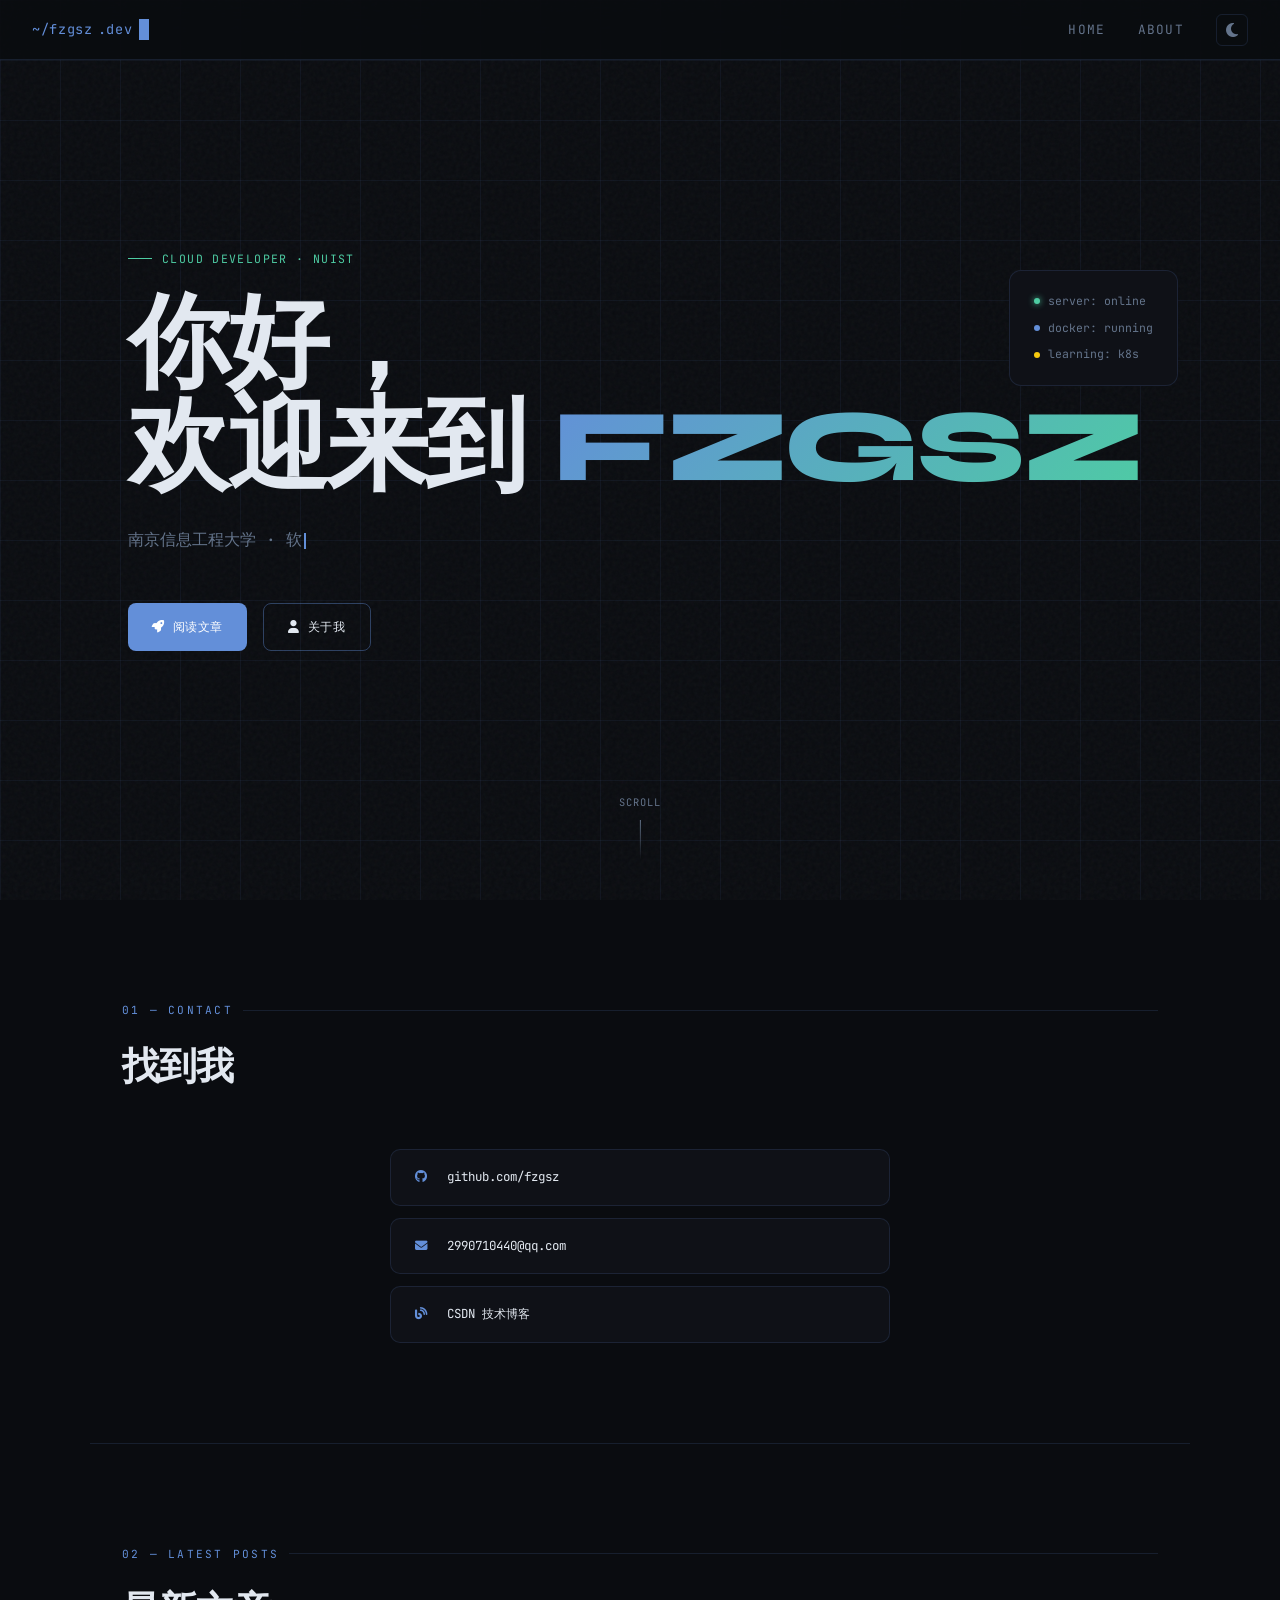
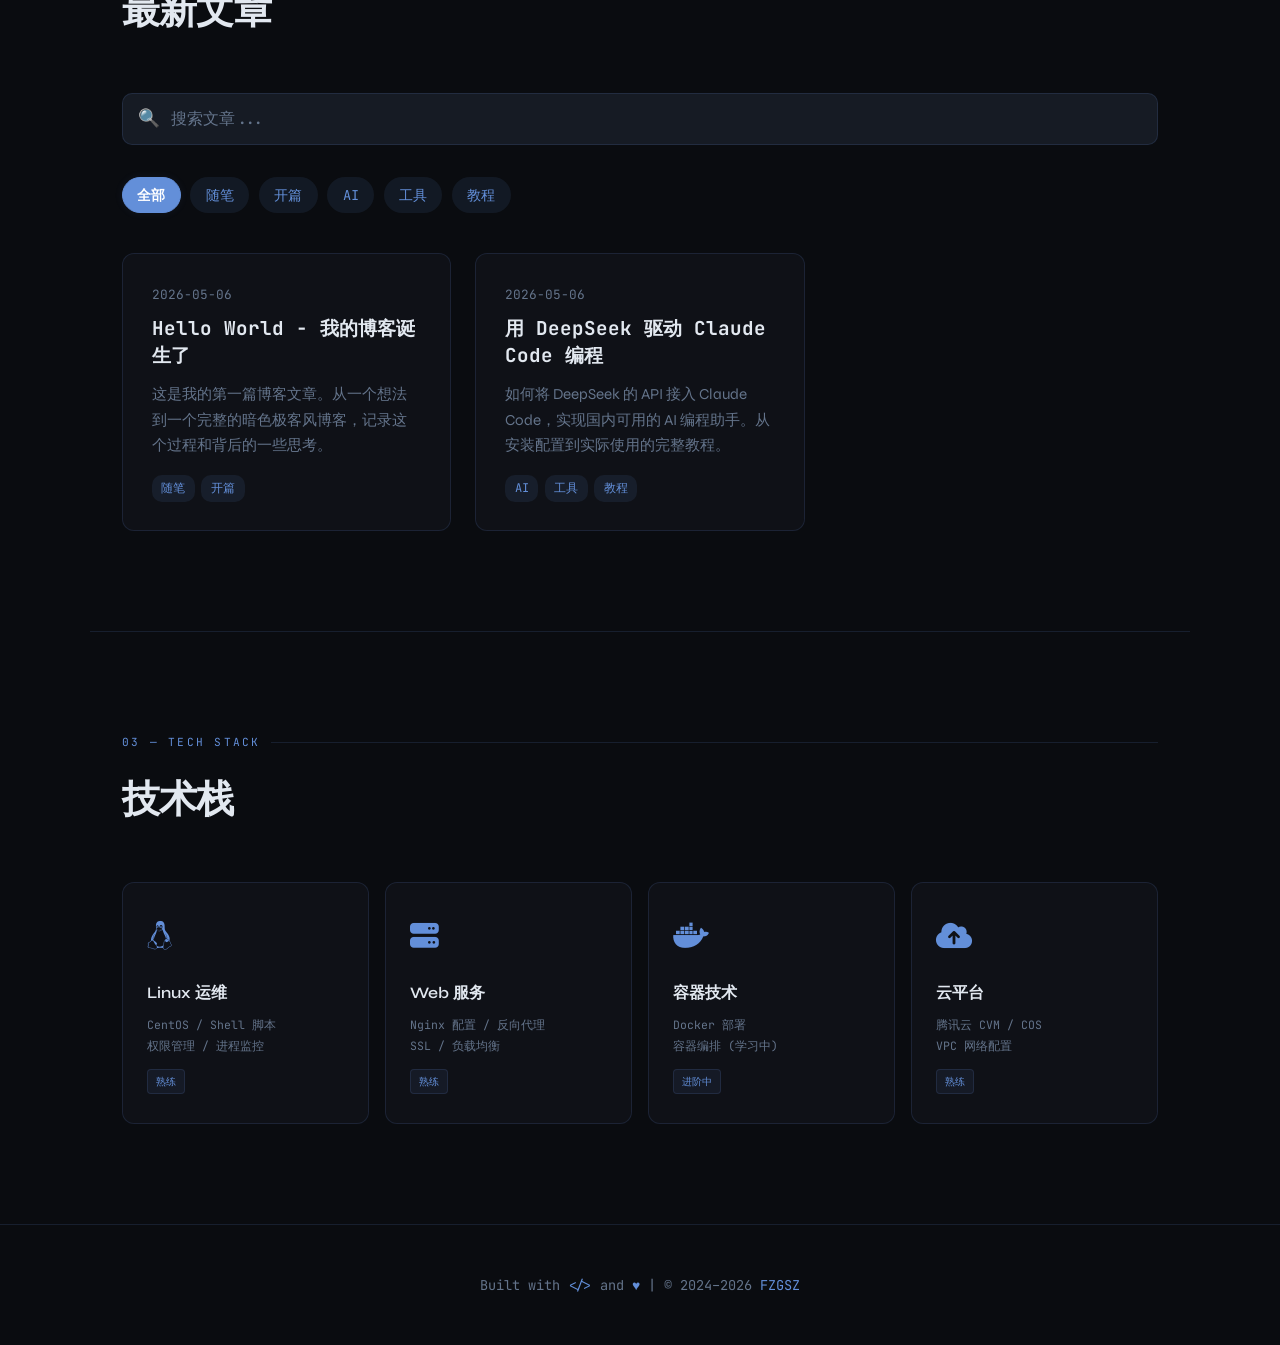
==== commit b7a5d7cd: "Hero 标题改为欢迎语，修复子页面主题切换兼容 Co-Authored-By: Claude Opus 4.7 <noreply@anthropic.com>" ====
--- a/index.html
+++ b/index.html
@@ -32,7 +32,7 @@
   <!-- Hero 区域 -->
   <section class="hero">
     <div class="hero-badge">Cloud Developer · NUIST</div>
-    <h1>Hello,<br>I'm <span class="name-accent">FZGSZ</span></h1>
+    <h1>你好，<br>欢迎来到 <span class="name-accent">FZGSZ</span></h1>
     <p class="hero-subtitle" id="typewriter"><span class="cursor"></span></p>
     <div class="hero-cta">
       <a href="#posts" class="btn btn-primary"><i class="fa-solid fa-rocket"></i> 阅读文章</a>
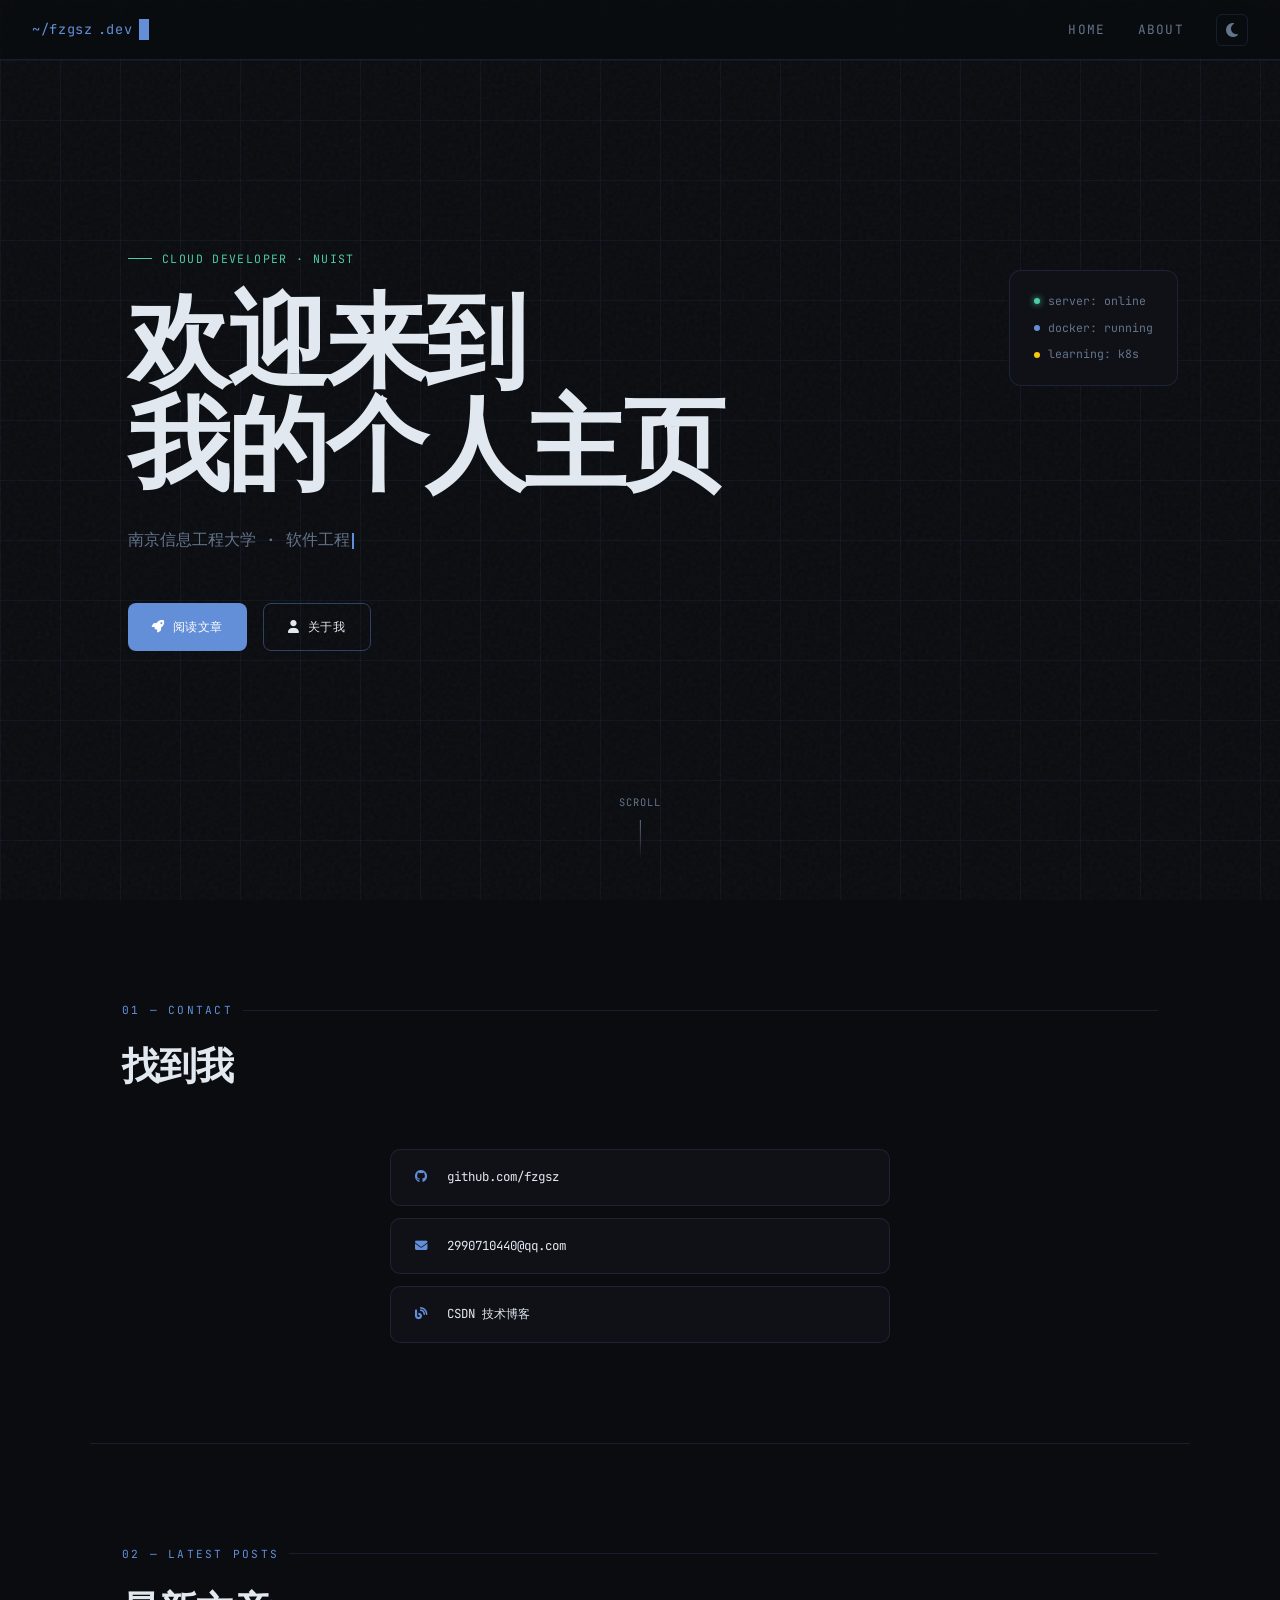
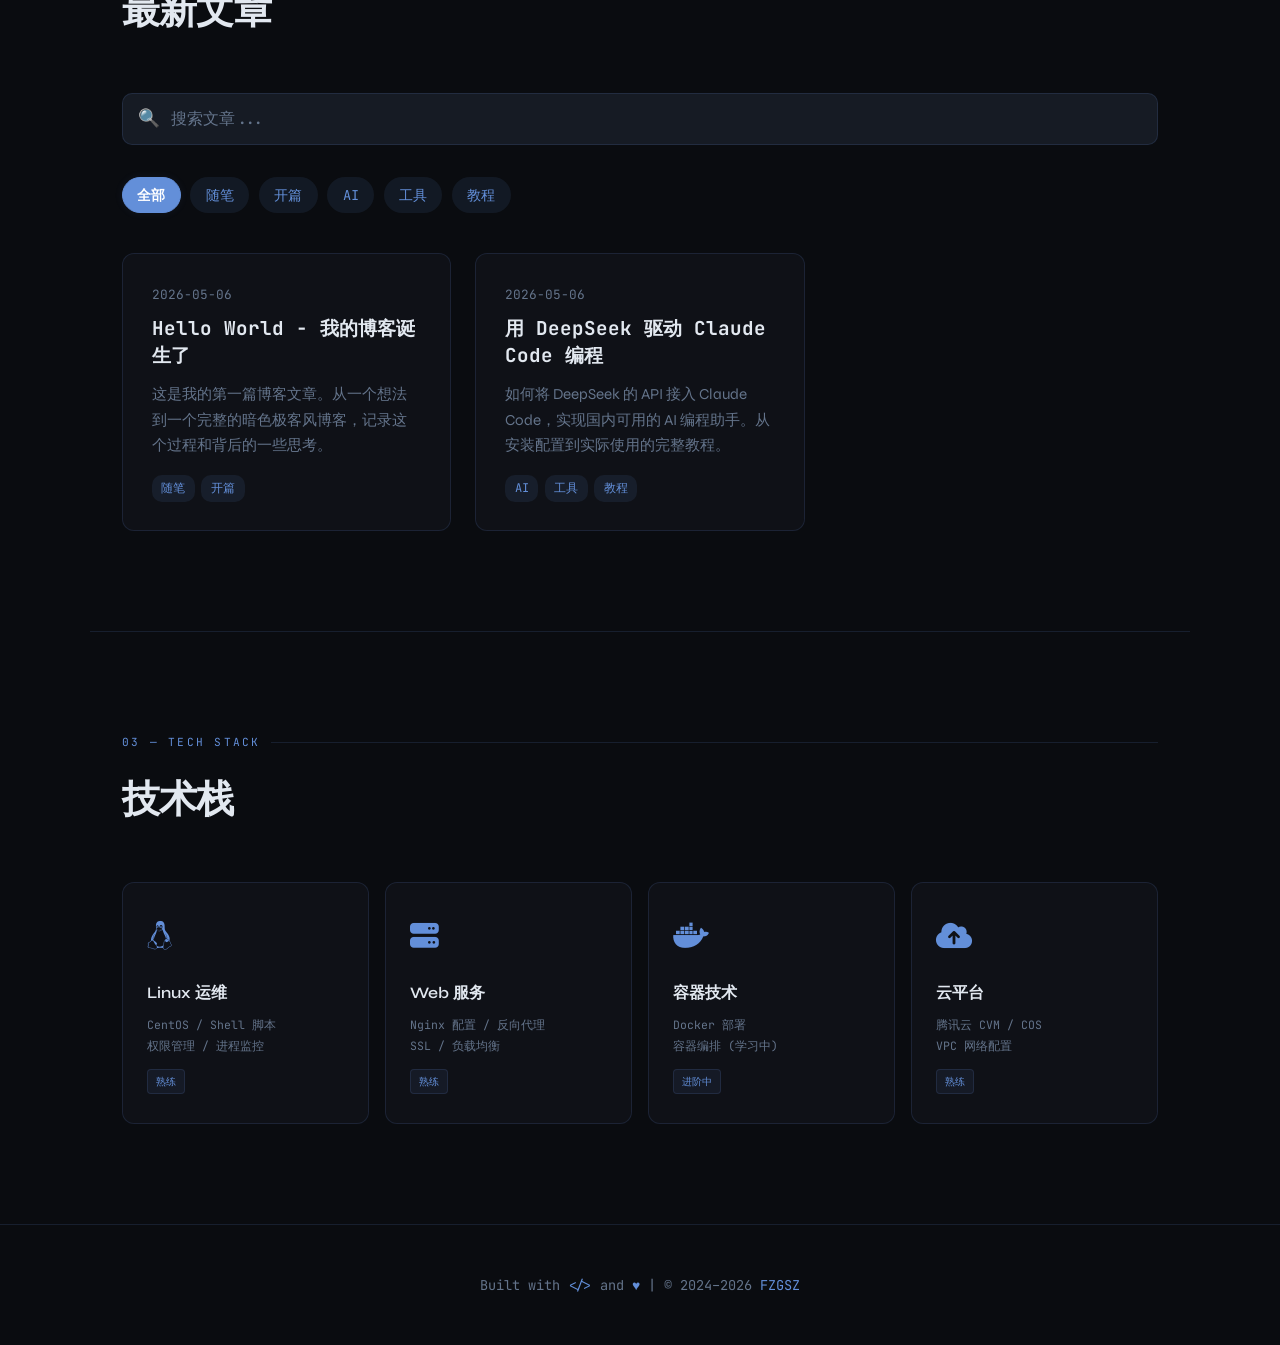
==== commit b7307611: "首页 Hero 标题改为「欢迎来到我的个人主页」 Co-Authored-By: Claude Opus 4.7 <noreply@anthropic.com>" ====
--- a/index.html
+++ b/index.html
@@ -32,7 +32,7 @@
   <!-- Hero 区域 -->
   <section class="hero">
     <div class="hero-badge">Cloud Developer · NUIST</div>
-    <h1>你好，<br>欢迎来到 <span class="name-accent">FZGSZ</span></h1>
+    <h1>欢迎来到<br>我的个人主页</h1>
     <p class="hero-subtitle" id="typewriter"><span class="cursor"></span></p>
     <div class="hero-cta">
       <a href="#posts" class="btn btn-primary"><i class="fa-solid fa-rocket"></i> 阅读文章</a>
